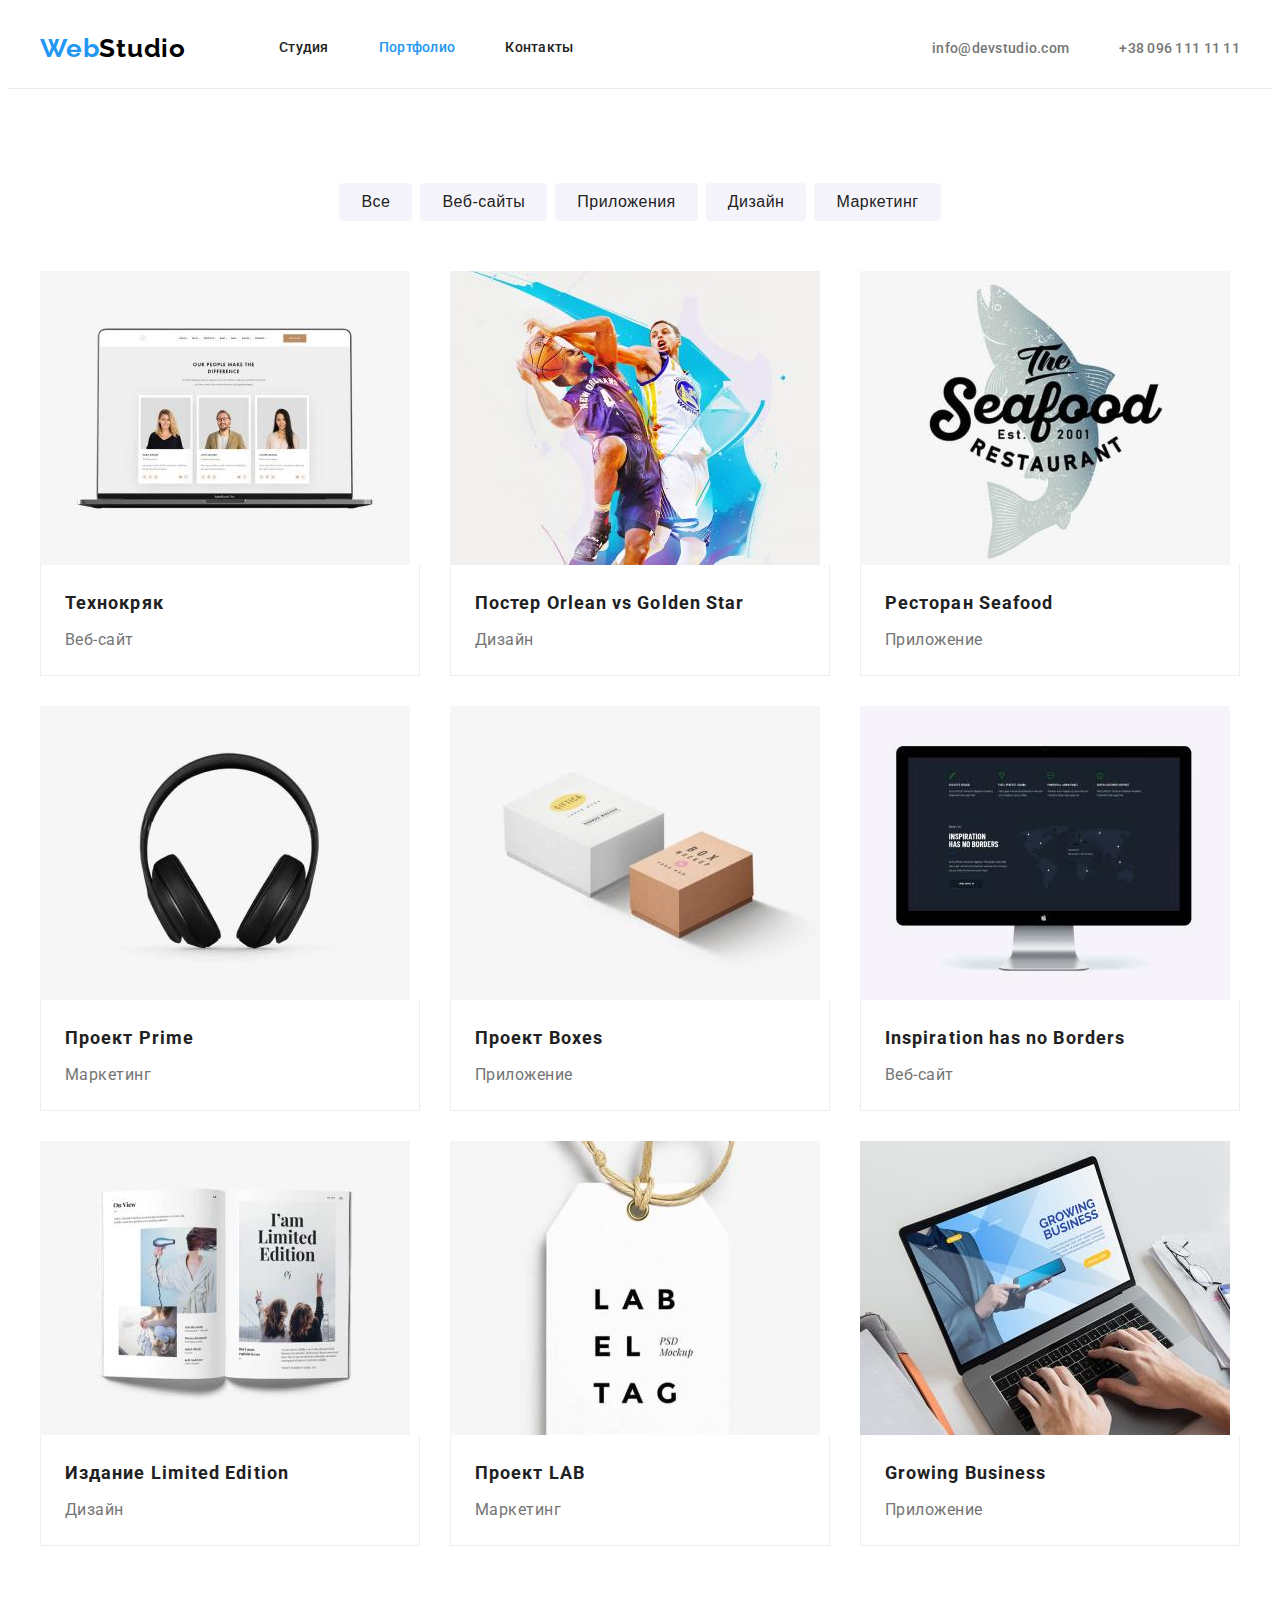
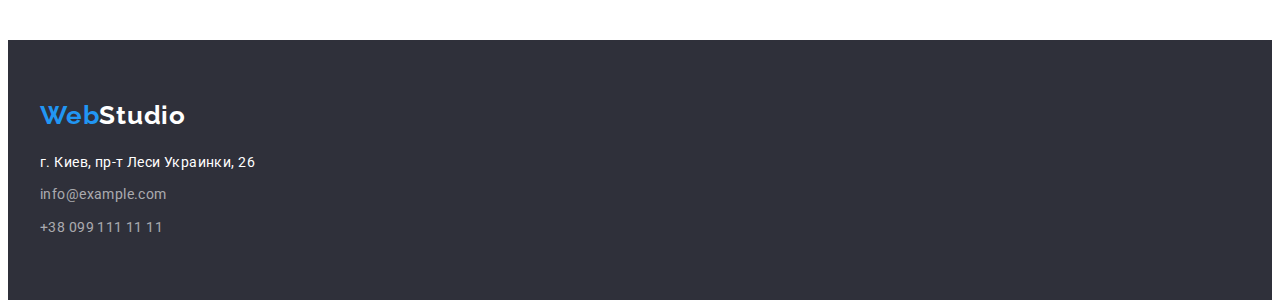
==== portfolio.html @ 200974e9 "перенос домашки" ====
<!DOCTYPE html>
<html lang="ru">

<head>
    <meta charset="UTF-8">
    <meta http-equiv="X-UA-Compatible" content="IE=edge">
    <meta name="viewport" content="width=device-width, initial-scale=1.0">
    <title>Портфолио</title>
    <link rel="preconnect" href="https://fonts.googleapis.com">
    <link rel="preconnect" href="https://fonts.gstatic.com" crossorigin>
    <link href="https://fonts.googleapis.com/css2?family=Raleway:wght@700&family=Roboto:wght@400;500;700;900&display=swap"
        rel="stylesheet">
    <link rel="stylesheet" href="https://cdnjs.cloudflare.com/ajax/libs/modern-normalize/1.1.0/modern-normalize.min.css"
        integrity="sha512-wpPYUAdjBVSE4KJnH1VR1HeZfpl1ub8YT/NKx4PuQ5NmX2tKuGu6U/JRp5y+Y8XG2tV+wKQpNHVUX03MfMFn9Q=="
        crossorigin="anonymous" referrerpolicy="no-referrer" />
    <link rel="stylesheet" href="./css/styles.css" />
</head>

<body>
    <!-- Шапка сайта -->
    <header class="nav-header">
        <div class="container nav-container">
        <nav class="site-nav">
            <a href="" class="logo-site link">Web<span class="logo-second-part">Studio</span></a>
            <ul class="site-nav-list list">
                <li class="site-nav-item">
                    <a href="./index.html" class="site-nav-link link">Студия</a>
                </li>
                <li class="site-nav-item">
                    <a href="./portfolio.html" class="site-nav-link link current"> Портфолио</a>
                </li>
                <li class="site-nav-item">
                    <a href="" class="site-nav-link link">Контакты</a>
                </li>
            </ul>
        </nav>
        <ul class="contact-list list">
            <li class="contact-item"><a href="mailto:info@devstudio.com" class="contact-link link">info@devstudio.com</a></li>
            <li class="contact-item"><a href="tel:+380961111111" class="contact-link link">+38 096 111 11 11</a></li>
        </ul>
        </div>
    </header>

<!--Кнопки-->
<main>
<section class="section">
    <div class="container">
    <h1 class="visually-hidden"> Галерея работ</h1>
<ul class="filter-project-list list">

    <li class="filter-project-item">
        <button type="button" class="react-btt">Все</button>
    </li>

    <li class="filter-project-item">
        <button type="button" class="react-btt">Веб-сайты</button>
    </li>

    <li class="filter-project-item"> 
        <button type="button" class="react-btt">Приложения</button>
    </li>

    <li class="filter-project-item">
        <button type="button" class="react-btt">Дизайн</button>
    </li>

    <li class="filter-project-item">
        <button type="button"class="react-btt">Маркетинг</button>
    </li>

</ul>

<!--Пример работ-->
<h2 class="visually-hidden"> Примеры работ</h2>
    <ul class="works-list list">

<li class="works-item">
    <a href="" class="works-link link">
    <img src="./images/tehnokryak1.jpg" alt="компьютер с работами" width="370">
    <div class="projects-info">
    <h2 class="works-title">Технокряк</h2>
    <p class="about-text">Веб-сайт</p>
    </div>
    </a>
</li>

<li class="works-item">
    <a href="" class="works-link link">
    <img src="./images/basketball2.jpg" alt="два игрока в баскетбол" width="370">
    <div class="projects-info">
    <h2 class="works-title">Постер<span lang="en"> Orlean vs Golden Star</span></h2>
    <p class="about-text">Дизайн</p>
    </div>
    </a>
</li>
<li class="works-item">
    <a href="" class="works-link link">
    <img src="./images/seafood3.jpg" alt="рыбный ресторан" width="370">
    <div class="projects-info">
    <h2 class="works-title">Ресторан<span lang="en"> Seafood</span></h2>
    <p class="about-text">Приложение</p>
    </div>
    </a>
</li>
<li class="works-item">
    <a href="" class="works-link link">
    <img src="./images/headphone4.jpg" alt="наушники" width="370">
    <div class="projects-info">
    <h2 class="works-title">Проект<span lang="en"> Prime</span></h2>
    <p class="about-text">Маркетинг</p>
    </div>
    </a>
</li>
<li class="works-item">
    <a href="" class="works-link link">
    <img src="./images/boxpost5.jpg" alt="коробки почты" width="370">
    <div class="projects-info">
    <h2 class="works-title">Проект<span lang="en"> Boxes</span> </h2>
    <p class="about-text">Приложение</p>
    </div>
    </a>
</li>
<li class="works-item">
    <a href="" class="works-link link">
    <img src="./images/imac6.jpg" alt="компьютер" width="370">
    <div class="projects-info">
    <h2  class="works-title"span lang="en">Inspiration has no Borders</span></h2>
    <p class="about-text">Веб-сайт</p>
    </div>
    </a>
</li>
<li class="works-item">
    <a href="" class="works-link link">
    <img src="./images/books7.jpg" alt="книги" width="370">
    <div class="projects-info">
    <h2  class="works-title">Издание<span lang="en"> Limited Edition</span></h2>
    <p class="about-text">Дизайн</p>
    </div>
    </a>
</li>
<li class="works-item">
    <a href=""class="works-link link">
    <img src="./images/tag8.jpg" alt="бирка" width="370">
    <div class="projects-info">
    <h2 class="works-title">Проект<span lang="en"> LAB</span></h2>
    <p class="about-text">Маркетинг</p>
    </div>
    </a>
</li>
<li class="works-item">
    <a href=""class="works-link link">
    <img src="./images/workonmac8.jpg" alt="работа за компьютером" width="370">
    <div class="projects-info">
        <h2 class="works-title" lang="en">Growing Business</h2>
        <p class="about-text">Приложение</p>
    </div>
    </a>
</li>
    </ul>
    </div>
</section>
</main>

<!--Футер-->
<footer class="footer">
    <div class="container">
    <a href="" class="logo-site link">Web<span class="logo-another-part">Studio</span></a>
    <address class="footer-address">
        <ul class="footer-list list">
            <li class="footer-item">
                <a class="footer-link-location link"
                href="https://goo.gl/maps/svGtQ8KcVL9qKpBq6">г. Киев, пр-т Леси Украинки, 26</a>
            </li>
            <li class="footer-item">
                <a class="footer-link link" href="mailto:info@example.com">info@example.com</a>
            </li>
            <li class="footer-item">
                <a class="footer-link link" href="tel:+380991111111">+38 099 111 11 11</a>
            </li>
        </ul>
    </address>
    </div>
</footer>
</body>

</html>
---- css/styles.css ----
:root {
  --prime-tex-color: #212121;
  --white-text-color: #ffffff;
  --accent-blue-color: #2196f3;
  --secondary-color: #757575;
  --white-prime-bgc: #ffffff;
  --contex-bgc-color: #2f303a;
  --secondary-bgc-color: #f5f4fa;
  --low-opacity-text: rgba(255, 255, 255, 0.6);
  --card-shadow: 0px 1px 3px rgba(0, 0, 0, 0.12),
    0px 1px 1px rgba(0, 0, 0, 0.14), 0px 2px 1px rgba(0, 0, 0, 0.2);
  --hover-shadow: 0px 3px 1px rgba(0, 0, 0, 0.1),
    0px 1px 2px rgba(0, 0, 0, 0.08), 0px 2px 2px rgba(0, 0, 0, 0.12);
}

body {
  font-family: Roboto, sans-serif;
  color: var(--prime-tex-color);
  background-color: var(--white-prime-bgc);
}

p,
h1,
h2,
h3,
h4,
h5,
h6 {
  margin: 0;
}

ul {
  margin: 0;
  padding: 0;
}

button {
  cursor: pointer;
}

img {
  display: block;
  max-width: 100%;
  height: auto;
}

.container {
  width: 1200px;
  padding-left: 15px;
  padding-right: 15px;
  margin-left: auto;
  margin-right: auto;
  /* outline: 1px solid red; */
}

.section {
  padding-top: 94px;
  padding-bottom: 94px;
}

.list {
  list-style: none;
}

.link {
  text-decoration: none;
}

.visually-hidden {
  position: absolute;
  white-space: nowrap;
  width: 1px;
  height: 1px;
  overflow: hidden;
  border: 0;
  padding: 0;
  clip: rect(0 0 0 0);
  clip-path: inset(50%);
  margin: -1px;
}

/*-----ШАПКА-----*/

.logo-site {
  margin-right: 93px;

  color: var(--accent-blue-color);
  font-family: Raleway, sans-serif;
  font-size: 26px;
  font-weight: 700;
  line-height: 1.19;
  letter-spacing: 0.03em;
}

.logo-second-part {
  color: #000000;
}

.nav-container {
  display: flex;
  align-items: center;
}

.nav-header {
  border-bottom-width: 1px;
  border-bottom-style: solid;
  border-bottom-color: #ececec;
}

.site-nav {
  display: flex;
  align-items: center;
}

.site-nav-list {
  display: flex;
}

.site-nav-item:not(:last-child) {
  margin-right: 50px;
}

.site-nav-link {
  display: block;
  padding-top: 32px;
  padding-bottom: 32px;
}

.site-nav-link {
  color: var(--prime-tex-color);
  font-weight: 500;
  font-size: 14px;
  line-height: 1.14;
  letter-spacing: 0.02em;
}

.site-nav-link.current,
.site-nav-link:hover,
.site-nav-link:focus {
  color: var(--accent-blue-color);
}

.contact-list {
  display: flex;
  margin-left: auto;
}

.contact-item:not(:first-child) {
  margin-left: 50px;
}

.contacts-link {
  padding-top: 32px;
  padding-bottom: 32px;
}

.contact-link {
  color: var(--secondary-color);
  font-weight: 500;
  font-size: 14px;
  line-height: 1.14;
  letter-spacing: 0.02em;
}

.contact-link:hover,
.contact-link:focus {
  color: var(--accent-blue-color);
}

/*-------ФУТЕР-------*/

.footer {
  padding: 60px 0;

  background-color: var(--contex-bgc-color);
}
.footer-list {
  display: inline-block;
}

.footer-item:not(:last-child) {
  margin-bottom: 9px;
}

.footer-address {
  margin-top: 20px;
}

.logo-another-part {
  color: var(--white-text-color);
}

.footer-link-location {
  color: var(--white-text-color);
  font-style: normal;
  font-size: 14px;
  line-height: 1.7;
  letter-spacing: 0.03em;
}

.footer-link {
  color: var(--low-opacity-text);
  font-style: normal;
  font-size: 14px;
  line-height: 1.7;
  letter-spacing: 0.03em;
}

/* портфолио */

.filter-project-list {
  display: flex;
  justify-content: center;
  margin-bottom: 50px;
}

.filter-project-item:not(:first-child) {
  margin-left: 8px;
}

.react-btt {
  padding: 6px 22px;

  background-color: var(--secondary-bgc-color);
  color: var(--prime-tex-color);
  font-weight: 500;
  font-size: 16px;
  line-height: 1.62;
  letter-spacing: 0.03em;

  border: none;
  border-radius: 4px;
  cursor: pointer;
}

.react-btt:hover,
.react-btt:focus {
  background-color: var(--accent-blue-color);
  color: var(--white-prime-bgc);
  box-shadow: var(--hover-shadow);
}

.works-list {
  display: flex;
  flex-wrap: wrap;
  margin-left: -30px;
  margin-top: -30px;
}

.works-item {
  flex-basis: calc(100% / 3 - 30px);
  margin-left: 30px;
  margin-top: 30px;
}

.works-title {
  color: var(--prime-tex-color);
  font-weight: 700;
  font-size: 18px;
  margin-bottom: 4px;
  line-height: 2;
  letter-spacing: 0.06em;
}

.about-text {
  color: var(--secondary-color);
  font-size: 16px;
  line-height: 1.87;
  letter-spacing: 0.03em;
}

.projects-info {
  padding: 20px 24px;
  border-left: 1px solid #eeeeee;
  border-right: 1px solid #eeeeee;
  border-bottom: 1px solid #eeeeee;
}

/*-----СТУДИЯ-----*/
/* герой */
.hero-section {
  padding: 200px 0;
  background-color: var(--contex-bgc-color);
  text-align: center;
}

.hero-title {
  color: var(--white-text-color);
  font-weight: 900;
  font-size: 44px;
  line-height: 1.36;
  text-align: center;
  letter-spacing: 0.06em;
  text-transform: uppercase;
  margin-bottom: 30px;
}
.hero-bttn {
  display: inline-block;
  padding: 10px 32px;
  min-width: 200px;

  background-color: var(--accent-blue-color);
  color: var(--white-text-color);
  font-size: 16px;
  line-height: 1.87;
  font-weight: 700;
  letter-spacing: 0.06em;

  border-radius: 4px;
  border: none;
  cursor: pointer;
}

.hero-bttn:hover,
.hero-bttn:focus {
  background-color: #188ce8;
}

.stem-seaction {
  padding-bottom: 0;
}

.stem-list {
  display: flex;
  margin-left: -30px;
  margin-top: -30px;
}
.stem-item {
  flex-basis: calc(100% / 4 - 30px);
  margin-left: 30px;
  margin-top: 30px;
}

.stem-title {
  margin-bottom: 10px;

  color: var(--prime-tex-color);
  font-size: 14px;
  font-weight: 700;
  line-height: 1.14;
  letter-spacing: 0.03em;
  text-transform: uppercase;
}

.stem-text {
  font-size: 14px;
  line-height: 1.7;
  letter-spacing: 0.03em;
  color: var(--secondary-color);
}

.doing-list {
  display: flex;
  margin-left: -30px;
  margin-top: -30px;
}

.doing-item {
  flex-basis: calc(100% / 3 - 30px);
  margin-left: 30px;
  margin-top: 30px;
}

.doing-section {
  margin-bottom: 50px;
  color: var(--prime-tex-color);
  font-weight: 700;
  font-size: 36px;
  line-height: 1.16;
  text-align: center;
  letter-spacing: 0.03em;
}

/* team */

.team-section {
  background: var(--secondary-bgc-color);
}

.team-title {
  margin-bottom: 50px;

  color: var(--prime-tex-color);
  font-weight: 700;
  font-size: 36px;
  line-height: 1.16;
  text-align: center;
  letter-spacing: 0.03em;
}

.team-list {
  display: flex;
  flex-wrap: wrap;
}

.team-item {
  border-radius: 0px 0px 4px 4px;
  box-shadow: var(--card-shadow);
}

.team-item:not(:last-child) {
  margin-right: 30px;
}

.team-work-rang {
  padding-top: 30px;
  padding-bottom: 30px;

  background-color: var(--white-prime-bgc);
  text-align: center;
  border-radius: 0px 0px 4px 4px;
}

.team-person-title {
  margin-bottom: 10px;

  color: var(--prime-tex-color);
  font-weight: 500;
  font-size: 16px;
  line-height: 1.18;
  letter-spacing: 0.03em;
}

.team-abouth {
  color: var(--secondary-color);
  font-size: 16px;
  line-height: 1.18;
  letter-spacing: 0.03em;
}
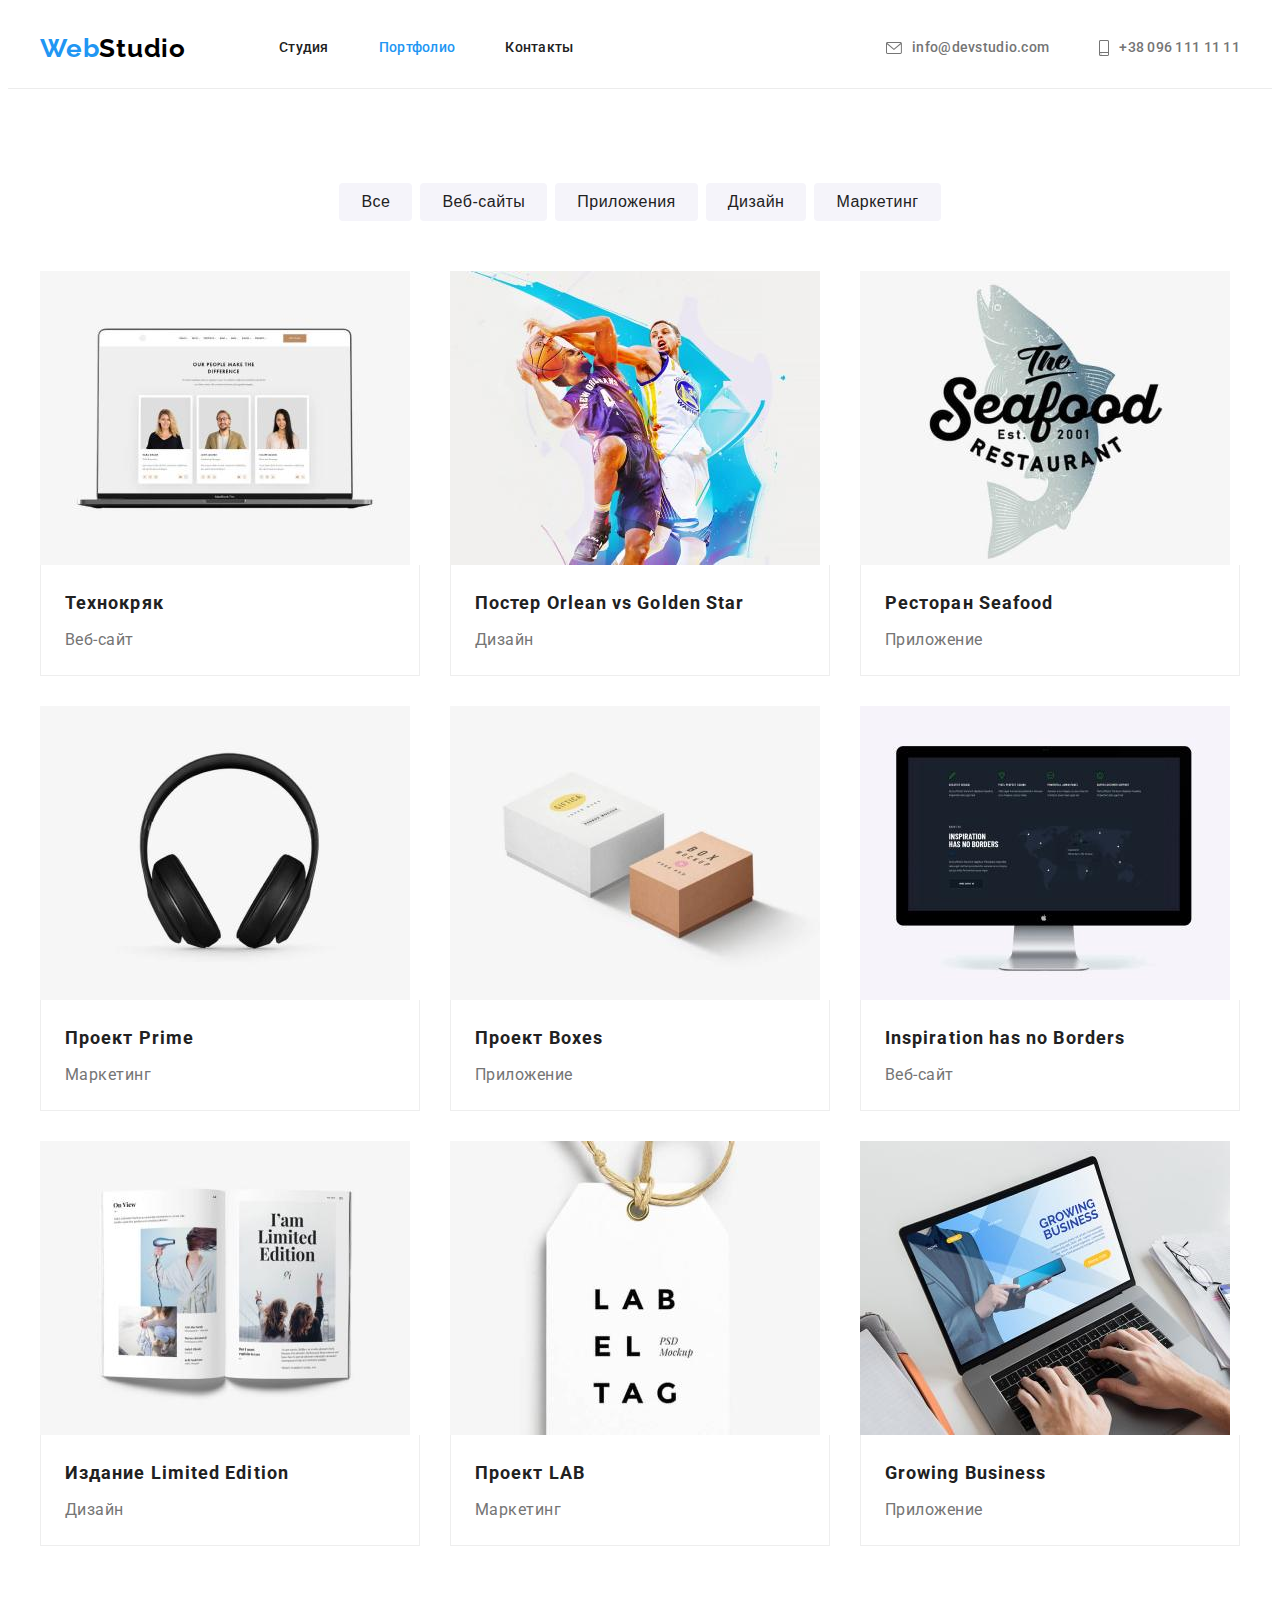
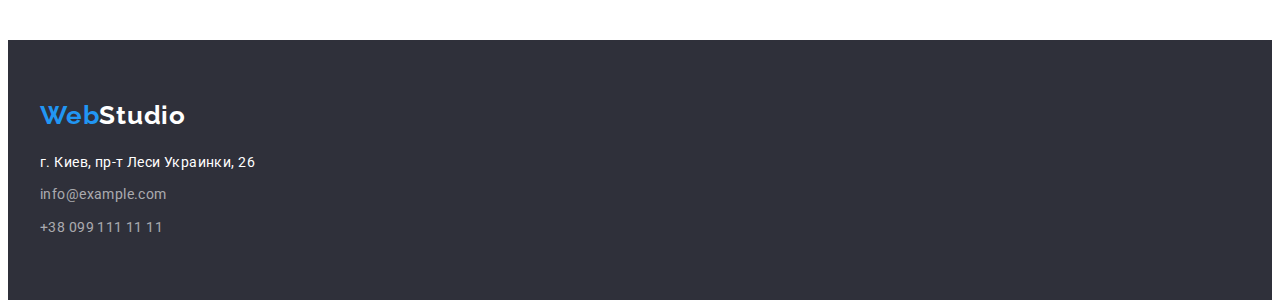
==== commit 1ecf76b5: "+" ====
--- a/portfolio.html
+++ b/portfolio.html
@@ -35,8 +35,18 @@
             </ul>
         </nav>
         <ul class="contact-list list">
-            <li class="contact-item"><a href="mailto:info@devstudio.com" class="contact-link link">info@devstudio.com</a></li>
-            <li class="contact-item"><a href="tel:+380961111111" class="contact-link link">+38 096 111 11 11</a></li>
+            <li class="contact-item"><a href="mailto:info@devstudio.com" 
+                class="contact-link link">
+                <svg class="contacts-icon" width="16" height="12">
+                    <use href="./images/icons.svg#envelope"></use>
+                </svg>
+                info@devstudio.com</a></li>
+            <li class="contact-item"><a href="tel:+380961111111" 
+                class="contact-link link">
+                <svg class="contacts-icon" width="10" height="16">
+                    <use href="./images/icons.svg#smartphone"></use>
+                </svg>
+                +38 096 111 11 11</a></li>
         </ul>
         </div>
     </header>
--- a/css/styles.css
+++ b/css/styles.css
@@ -6,7 +6,9 @@
   --white-prime-bgc: #ffffff;
   --contex-bgc-color: #2f303a;
   --secondary-bgc-color: #f5f4fa;
+  --icon-color: #AFB1B8;
   --low-opacity-text: rgba(255, 255, 255, 0.6);
+  --footer-icon-bgclr: rgba(255, 255, 255, 0.1);
   --card-shadow: 0px 1px 3px rgba(0, 0, 0, 0.12),
     0px 1px 1px rgba(0, 0, 0, 0.14), 0px 2px 1px rgba(0, 0, 0, 0.2);
   --hover-shadow: 0px 3px 1px rgba(0, 0, 0, 0.1),
@@ -79,7 +81,7 @@
   margin: -1px;
 }
 
-/*-----ШАПКА-----*/
+/*-----шапка-----*/
 
 .logo-site {
   margin-right: 93px;
@@ -124,9 +126,7 @@
   display: block;
   padding-top: 32px;
   padding-bottom: 32px;
-}
-
-.site-nav-link {
+  
   color: var(--prime-tex-color);
   font-weight: 500;
   font-size: 14px;
@@ -149,12 +149,13 @@
   margin-left: 50px;
 }
 
-.contacts-link {
+.contact-link {
+  display: flex;
+  align-items: center;
+
   padding-top: 32px;
   padding-bottom: 32px;
-}
-
-.contact-link {
+
   color: var(--secondary-color);
   font-weight: 500;
   font-size: 14px;
@@ -167,13 +168,19 @@
   color: var(--accent-blue-color);
 }
 
-/*-------ФУТЕР-------*/
+.contacts-icon {
+  margin-right: 10px;
+  fill: currentColor;
+}
+
+/*-------футер-------*/
 
 .footer {
   padding: 60px 0;
 
   background-color: var(--contex-bgc-color);
 }
+
 .footer-list {
   display: inline-block;
 }
@@ -206,7 +213,61 @@
   letter-spacing: 0.03em;
 }
 
-/* портфолио */
+.unit {
+  align-items: baseline;
+  display: flex;
+}
+
+.footer-socials {
+  margin-left: 70px;
+}
+
+.footer-socials-title {
+  margin-bottom: 20px;
+
+  font-weight: 700;
+  font-size: 14px;
+  line-height: 1.14;
+  letter-spacing: 0.03em;
+  text-transform: uppercase;
+  color: var(--white-text-color);
+}
+
+.footer-socials-list {
+  display: flex;
+  justify-content: center;
+}
+
+.footer-socials-item {
+  width: 44px;
+  height: 44px;
+}
+
+.footer-socials-item:not(:first-child) {
+  margin-left: 10px;
+}
+
+.footer-socials-link {
+  width: 100%;
+  height: 100%;
+  border-radius: 50%;
+  display: flex;
+  align-items: center;
+  justify-content: center;
+  background-color: var(--footer-icon-bgclr);
+  color: #FFFFFF;
+}
+
+.footer-socials-icon {
+  fill: currentColor;
+}
+
+.footer-socials-link:hover,
+.footer-socials-link:focus {
+  background-color: var(--accent-blue-color);
+}
+
+/*-----портфолио-----*/
 
 .filter-project-list {
   display: flex;
@@ -269,6 +330,11 @@
   letter-spacing: 0.03em;
 }
 
+.works-link:hover,
+.works-link:focus {
+  background-color: var(--secondary-color);
+}
+
 .projects-info {
   padding: 20px 24px;
   border-left: 1px solid #eeeeee;
@@ -276,12 +342,25 @@
   border-bottom: 1px solid #eeeeee;
 }
 
-/*-----СТУДИЯ-----*/
-/* герой */
+/*-----герой-----*/
+
 .hero-section {
   padding: 200px 0;
-  background-color: var(--contex-bgc-color);
+  max-width: 1600px;
+  margin-left: auto;
+  margin-right: auto;
   text-align: center;
+
+  background-color: #2f303a66;
+  background-image: linear-gradient(
+      rgba(47, 48, 58, 0.4),
+      rgba(47, 48, 58, 0.4)
+    ),
+    url(../images/hero.jpeg);
+
+  background-size: cover;
+  background-position: center;
+  background-repeat: no-repeat;
 }
 
 .hero-title {
@@ -302,12 +381,12 @@
   background-color: var(--accent-blue-color);
   color: var(--white-text-color);
   font-size: 16px;
-  line-height: 1.87;
+  line-height: 1.8;
   font-weight: 700;
   letter-spacing: 0.06em;
-
+  box-sizing: border-box;
   border-radius: 4px;
-  border: none;
+  border: 1px solid transparent;
   cursor: pointer;
 }
 
@@ -316,12 +395,15 @@
   background-color: #188ce8;
 }
 
+/*-----студия-----*/
+
 .stem-seaction {
   padding-bottom: 0;
 }
 
 .stem-list {
   display: flex;
+  /* flex-wrap: wrap; */
   margin-left: -30px;
   margin-top: -30px;
 }
@@ -331,6 +413,17 @@
   margin-top: 30px;
 }
 
+.stem-icon {
+  margin-bottom: 30px;
+  background-color: var(--secondary-bgc-color);
+  width: 270px;
+  height: 120px;
+  display: flex;
+  justify-content: center;
+  align-items: center;
+  border-radius: 4px;
+}
+
 .stem-title {
   margin-bottom: 10px;
 
@@ -348,6 +441,8 @@
   letter-spacing: 0.03em;
   color: var(--secondary-color);
 }
+
+/*-----чем мы занимаемся-----*/
 
 .doing-list {
   display: flex;
@@ -371,7 +466,7 @@
   letter-spacing: 0.03em;
 }
 
-/* team */
+/*-----команда-----*/
 
 .team-section {
   background: var(--secondary-bgc-color);
@@ -426,4 +521,83 @@
   font-size: 16px;
   line-height: 1.18;
   letter-spacing: 0.03em;
-}
+  margin-bottom: 16px;
+}
+
+.team-social-list {
+  display: flex;
+  justify-content: center;
+}
+
+.team-social-item {
+  width: 44px;
+  height: 44px;
+}
+
+.team-social-item:not(:first-child) {
+  margin-left: 10px;
+}
+
+.team-social-link {
+  width: 100%;
+  height: 100%;
+  border-radius: 50%;
+  display: flex;
+  align-items: center;
+  justify-content: center;
+  /* background-color: var(--white-prime-bgc); */
+  /* color: var(--icons-color); */
+}
+
+.team-social-icon {
+  fill: currentColor;
+}
+
+.team-social-link:hover,
+.team-social-link:focus {
+  background-color: var(--accent-blue-color);
+  color: var(--white-prime-bgc);
+}
+
+/*-----клиенты-----*/
+
+.clients-title {
+  margin-bottom: 50px;
+
+  color: var(--prime-tex-color);
+  font-weight: 700;
+  font-size: 36px;
+  line-height: 1.16;
+  text-align: center;
+  letter-spacing: 0.03em;
+}
+
+.clients-list {
+  display: flex;
+}
+
+.clients-item:not(:first-child) {
+  margin-left: 30px;
+}
+
+.clients-link {
+  width: 170px;
+  height: 92px;
+  display: flex;
+  justify-content: center;
+  align-items: center;
+
+  border: 1px solid var(--icon-color);
+  border-radius: 4px;
+  color: var(--icon-color);
+}
+
+.clients-icon {
+  fill: currentColor;
+}
+
+.clients-link:hover,
+.clients-link:focus {
+  color: var(--accent-blue-color);
+  border-color: var(--accent-blue-color);
+}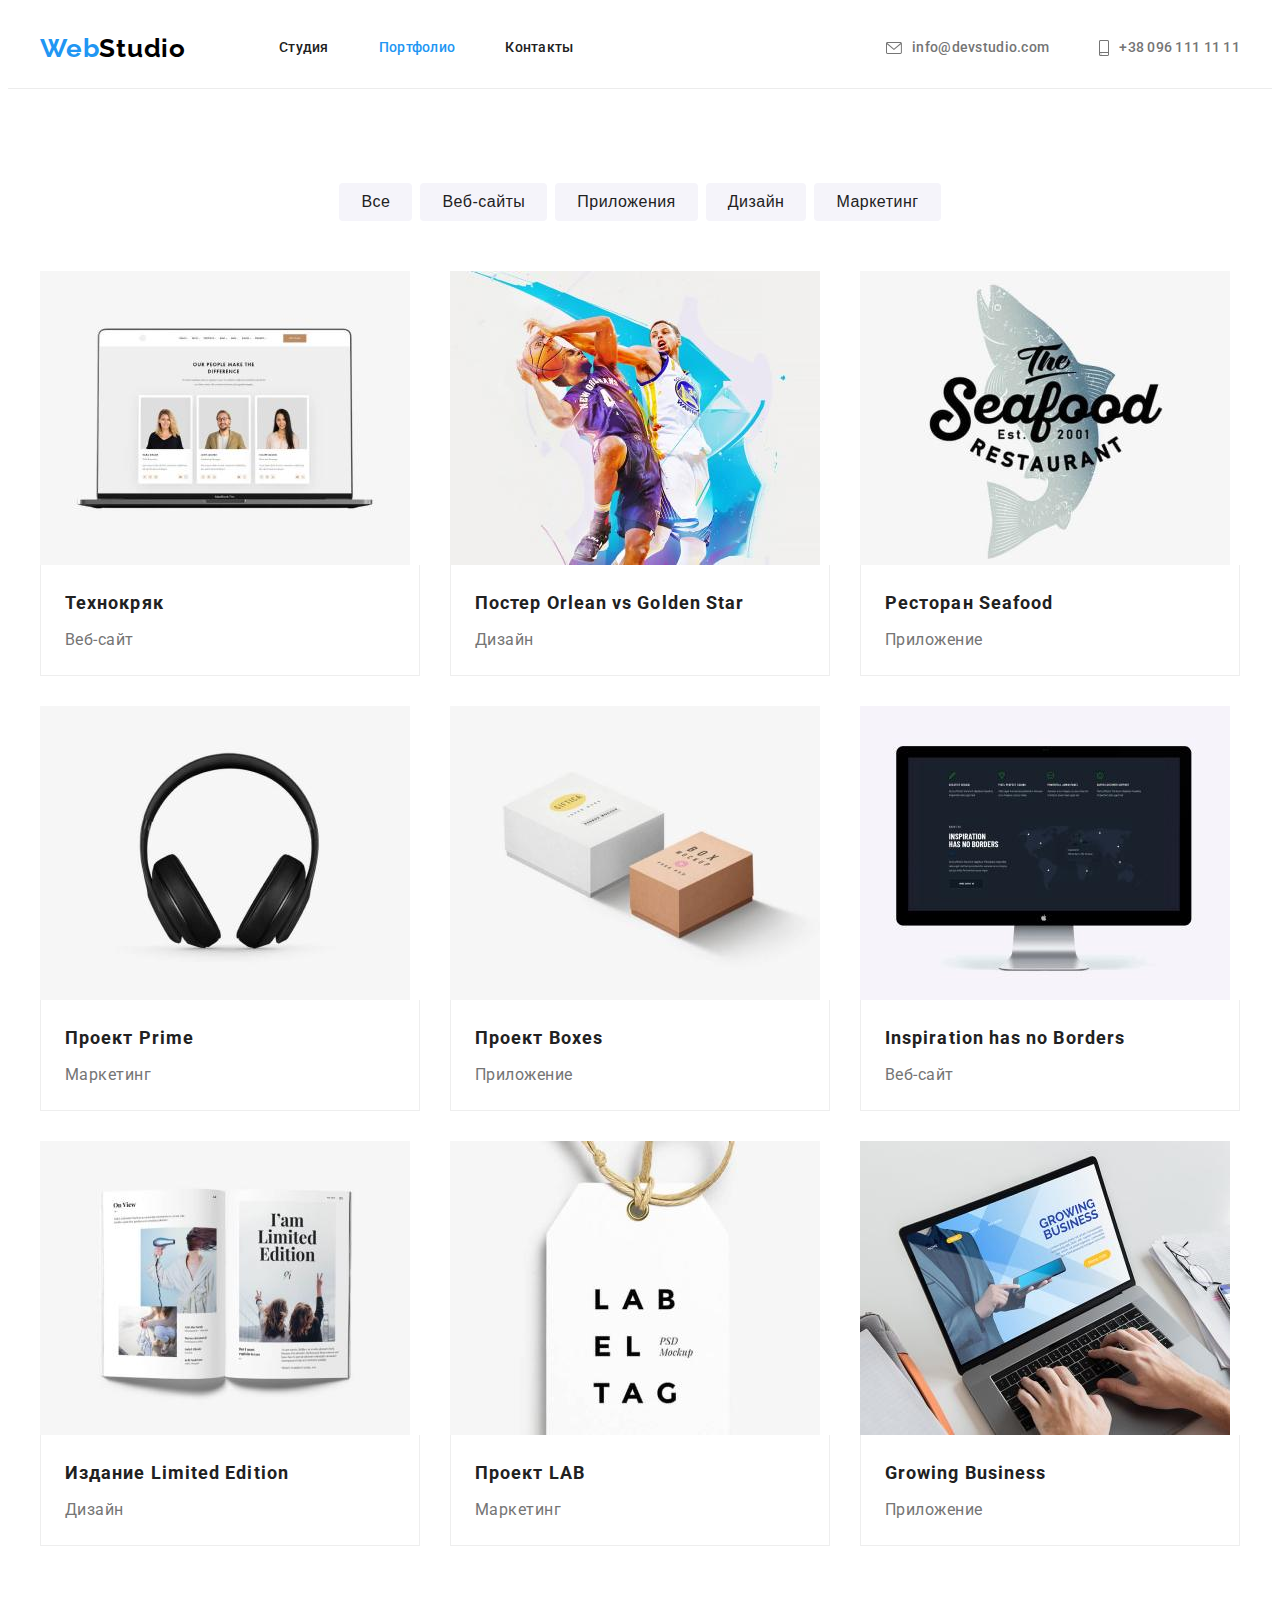
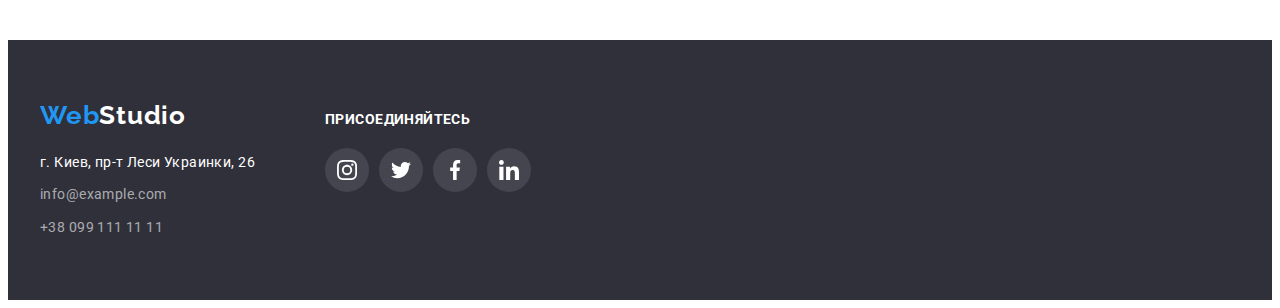
==== commit 555ce887: "финал" ====
--- a/portfolio.html
+++ b/portfolio.html
@@ -81,11 +81,10 @@
 </ul>
 
 <!--Пример работ-->
-<h2 class="visually-hidden"> Примеры работ</h2>
     <ul class="works-list list">
 
 <li class="works-item">
-    <a href="" class="works-link link">
+    <a href="" class=" works-link link">
     <img src="./images/tehnokryak1.jpg" alt="компьютер с работами" width="370">
     <div class="projects-info">
     <h2 class="works-title">Технокряк</h2>
@@ -173,22 +172,59 @@
 
 <!--Футер-->
 <footer class="footer">
-    <div class="container">
-    <a href="" class="logo-site link">Web<span class="logo-another-part">Studio</span></a>
-    <address class="footer-address">
-        <ul class="footer-list list">
-            <li class="footer-item">
-                <a class="footer-link-location link"
-                href="https://goo.gl/maps/svGtQ8KcVL9qKpBq6">г. Киев, пр-т Леси Украинки, 26</a>
-            </li>
-            <li class="footer-item">
-                <a class="footer-link link" href="mailto:info@example.com">info@example.com</a>
-            </li>
-            <li class="footer-item">
-                <a class="footer-link link" href="tel:+380991111111">+38 099 111 11 11</a>
-            </li>
-        </ul>
-    </address>
+    <div class="container unit">
+
+        <div class="footer-contacts">
+            <a href="" class="footer-logo-link link">Web<span class="logo-another-part">Studio</span></a>
+            <address class="footer-address">
+                <ul class="footer-list list">
+                    <li class="footer-item">
+                        <a class="footer-link-location link" href="https://goo.gl/maps/svGtQ8KcVL9qKpBq6">г. Киев, пр-т
+                            Леси
+                            Украинки, 26</a>
+                    </li>
+                    <li class="footer-item">
+                        <a class="footer-link link" href="mailto:info@example.com">info@example.com</a>
+                    </li>
+                    <li class="footer-item">
+                        <a class="footer-link link" href="tel:+380991111111">+38 099 111 11 11</a>
+                    </li>
+                </ul>
+            </address>
+        </div>
+        <div class="footer-socials">
+            <h3 class="footer-socials-title">Присоединяйтесь</h3>
+            <ul class="footer-socials-list list">
+                <li class="footer-socials-item">
+                    <a href="" class="footer-socials-link">
+                        <svg class="footer-socials-icon" width="20" height="20">
+                            <use href="./images/icons.svg#instagram"></use>
+                        </svg>
+                    </a>
+                </li>
+                <li class="footer-socials-item">
+                    <a href="" class="footer-socials-link">
+                        <svg class="footer-socials-icon" width="20" height="20">
+                            <use href="./images/icons.svg#twitter"></use>
+                        </svg>
+                    </a>
+                </li>
+                <li class="footer-socials-item">
+                    <a href="" class="footer-socials-link">
+                        <svg class="footer-socials-icon" width="20" height="20">
+                            <use href="./images/icons.svg#facebook"></use>
+                        </svg>
+                    </a>
+                </li>
+                <li class="footer-socials-item">
+                    <a href="" class="footer-socials-link">
+                        <svg class="footer-socials-icon" width="20" height="20">
+                            <use href="./images/icons.svg#linkedin"></use>
+                        </svg>
+                    </a>
+                </li>
+            </ul>
+        </div>
     </div>
 </footer>
 </body>
--- a/css/styles.css
+++ b/css/styles.css
@@ -13,6 +13,9 @@
     0px 1px 1px rgba(0, 0, 0, 0.14), 0px 2px 1px rgba(0, 0, 0, 0.2);
   --hover-shadow: 0px 3px 1px rgba(0, 0, 0, 0.1),
     0px 1px 2px rgba(0, 0, 0, 0.08), 0px 2px 2px rgba(0, 0, 0, 0.12);
+    --hover-porfolio-link: 0px 1px 1px rgba(0, 0, 0, 0.12), 
+  0px 4px 4px rgba(0, 0, 0, 0.06),
+    1px 4px 6px rgba(0, 0, 0, 0.16);
 }
 
 body {
@@ -34,6 +37,7 @@
 ul {
   margin: 0;
   padding: 0;
+  list-style: none;
 }
 
 button {
@@ -193,6 +197,15 @@
   margin-top: 20px;
 }
 
+.footer-logo-link {
+  color: var(--accent-blue-color);
+  font-family: Raleway, sans-serif;
+  font-size: 26px;
+  font-weight: 700;
+  line-height: 1.19;
+  letter-spacing: 0.03em;
+}
+
 .logo-another-part {
   color: var(--white-text-color);
 }
@@ -255,7 +268,7 @@
   align-items: center;
   justify-content: center;
   background-color: var(--footer-icon-bgclr);
-  color: #FFFFFF;
+  color: var(--white-text-color);
 }
 
 .footer-socials-icon {
@@ -330,9 +343,9 @@
   letter-spacing: 0.03em;
 }
 
-.works-link:hover,
-.works-link:focus {
-  background-color: var(--secondary-color);
+.works-item:hover,
+.works-item:focus {
+  box-shadow: var(--hover-porfolio-link);
 }
 
 .projects-info {
@@ -545,8 +558,8 @@
   display: flex;
   align-items: center;
   justify-content: center;
-  /* background-color: var(--white-prime-bgc); */
-  /* color: var(--icons-color); */
+  background-color: var(--white-text-color);
+  color: var(--icon-color);
 }
 
 .team-social-icon {
@@ -556,8 +569,8 @@
 .team-social-link:hover,
 .team-social-link:focus {
   background-color: var(--accent-blue-color);
-  color: var(--white-prime-bgc);
-}
+  color: var(--white-text-color);
+} 
 
 /*-----клиенты-----*/
 
